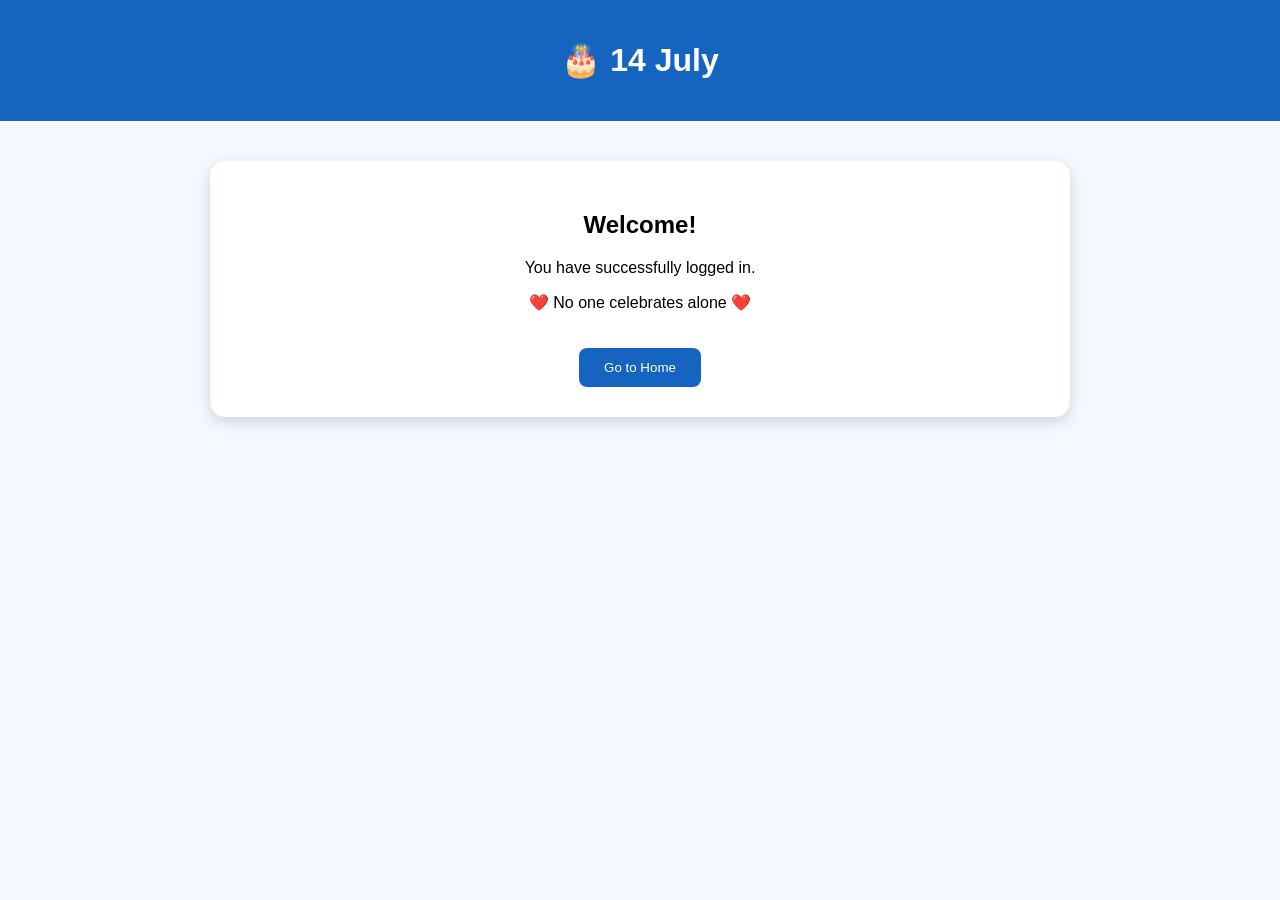
==== dashboard.html @ c9e86d45 "Rename Dashboard.html to dashboard.html Signed-off-by: ankittiwari43344343-sketch <ankittiwari433443" ====
<!DOCTYPE html>
<html lang="en">
<head>
<meta charset="UTF-8">
<meta name="viewport" content="width=device-width, initial-scale=1.0">
<title>Dashboard - 14 July</title>

<style>
body{
    font-family:Arial,sans-serif;
    background:#f4f8ff;
    margin:0;
}

header{
    background:#1565c0;
    color:white;
    padding:20px;
    text-align:center;
}

.container{
    max-width:800px;
    margin:40px auto;
    background:white;
    padding:30px;
    border-radius:15px;
    box-shadow:0 5px 15px rgba(0,0,0,.15);
    text-align:center;
}

button{
    padding:12px 25px;
    background:#1565c0;
    color:white;
    border:none;
    border-radius:8px;
    cursor:pointer;
    margin-top:20px;
}
</style>
</head>
<body>

<header>
    <h1>🎂 14 July</h1>
</header>

<div class="container">
    <h2>Welcome!</h2>
    <p>You have successfully logged in.</p>
    <p>❤️ No one celebrates alone ❤️</p>

    <button onclick="window.location.href='index.html'">
        Go to Home
    </button>
</div>

</body>
</html>
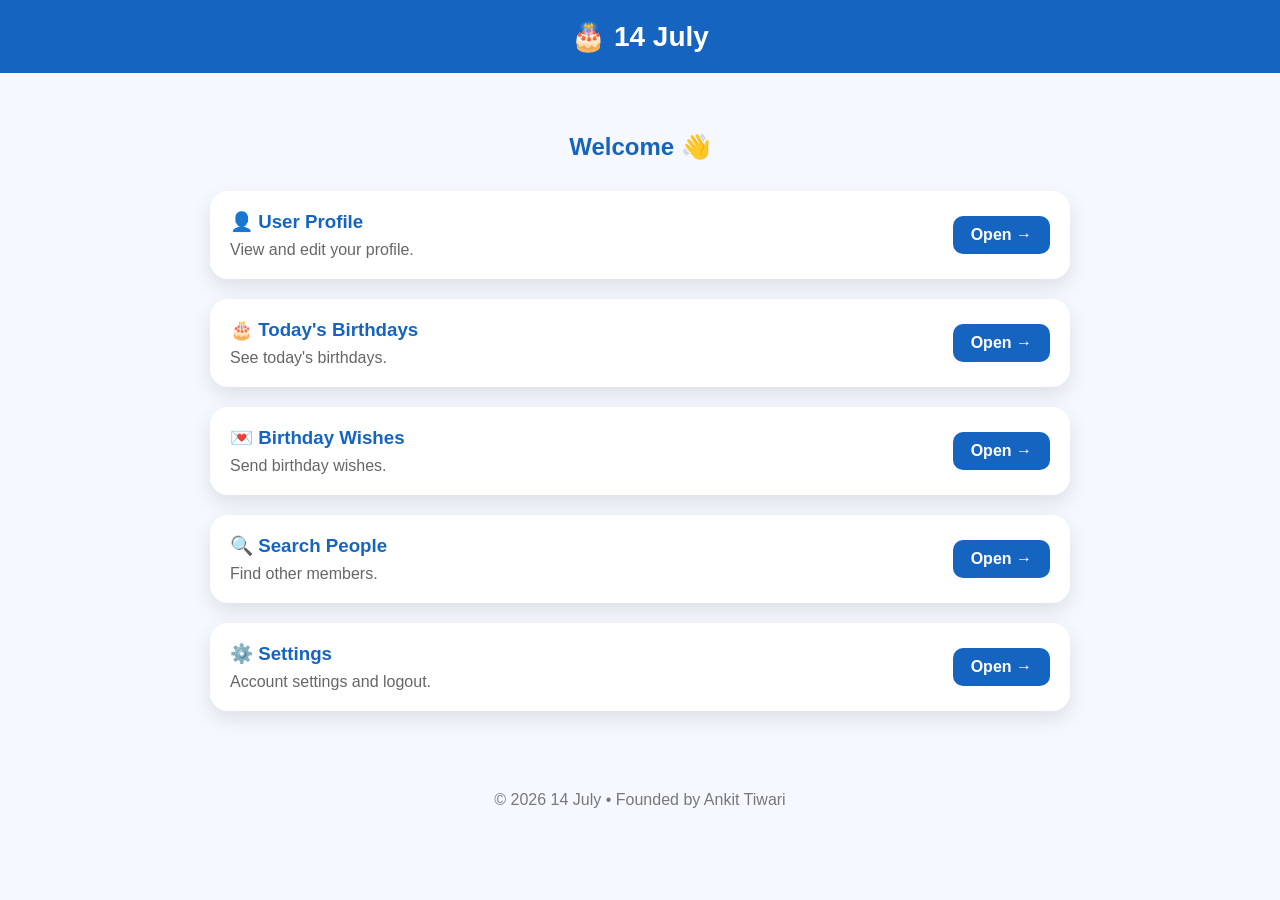
==== commit 9efbd26f: "Update dashboard.html Signed-off-by: ankittiwari43344343-sketch <ankittiwari43344343@gmail.com>" ====
--- a/dashboard.html
+++ b/dashboard.html
@@ -6,55 +6,148 @@
 <title>Dashboard - 14 July</title>
 
 <style>
+*{
+margin:0;
+padding:0;
+box-sizing:border-box;
+font-family:Arial,sans-serif;
+}
+
 body{
-    font-family:Arial,sans-serif;
-    background:#f4f8ff;
-    margin:0;
+background:#f5f9ff;
 }
 
 header{
-    background:#1565c0;
-    color:white;
-    padding:20px;
-    text-align:center;
+background:#1565c0;
+color:white;
+padding:20px;
+text-align:center;
+font-size:28px;
+font-weight:bold;
 }
 
 .container{
-    max-width:800px;
-    margin:40px auto;
-    background:white;
-    padding:30px;
-    border-radius:15px;
-    box-shadow:0 5px 15px rgba(0,0,0,.15);
-    text-align:center;
+max-width:900px;
+margin:40px auto;
+padding:20px;
 }
 
-button{
-    padding:12px 25px;
-    background:#1565c0;
-    color:white;
-    border:none;
-    border-radius:8px;
-    cursor:pointer;
-    margin-top:20px;
+h2{
+text-align:center;
+color:#1565c0;
+margin-bottom:30px;
+}
+
+.card{
+background:white;
+border-radius:18px;
+padding:20px;
+margin-bottom:20px;
+box-shadow:0 8px 20px rgba(0,0,0,.1);
+display:flex;
+justify-content:space-between;
+align-items:center;
+transition:.3s;
+}
+
+.card:hover{
+transform:translateY(-4px);
+}
+
+.left h3{
+color:#1565c0;
+margin-bottom:8px;
+}
+
+.left p{
+color:#666;
+}
+
+a{
+text-decoration:none;
+}
+
+.go{
+background:#1565c0;
+color:white;
+padding:10px 18px;
+border-radius:10px;
+font-weight:bold;
+}
+
+footer{
+text-align:center;
+margin:40px;
+color:#777;
 }
 </style>
+
 </head>
 <body>
 
 <header>
-    <h1>🎂 14 July</h1>
+🎂 14 July
 </header>
 
 <div class="container">
-    <h2>Welcome!</h2>
-    <p>You have successfully logged in.</p>
-    <p>❤️ No one celebrates alone ❤️</p>
 
-    <button onclick="window.location.href='index.html'">
-        Go to Home
-    </button>
+<h2>Welcome 👋</h2>
+
+<a href="profile.html">
+<div class="card">
+<div class="left">
+<h3>👤 User Profile</h3>
+<p>View and edit your profile.</p>
 </div>
+<div class="go">Open →</div>
+</div>
+</a>
+
+<a href="birthdays.html">
+<div class="card">
+<div class="left">
+<h3>🎂 Today's Birthdays</h3>
+<p>See today's birthdays.</p>
+</div>
+<div class="go">Open →</div>
+</div>
+</a>
+
+<a href="wishes.html">
+<div class="card">
+<div class="left">
+<h3>💌 Birthday Wishes</h3>
+<p>Send birthday wishes.</p>
+</div>
+<div class="go">Open →</div>
+</div>
+</a>
+
+<a href="search.html">
+<div class="card">
+<div class="left">
+<h3>🔍 Search People</h3>
+<p>Find other members.</p>
+</div>
+<div class="go">Open →</div>
+</div>
+</a>
+
+<a href="settings.html">
+<div class="card">
+<div class="left">
+<h3>⚙️ Settings</h3>
+<p>Account settings and logout.</p>
+</div>
+<div class="go">Open →</div>
+</div>
+</a>
+
+</div>
+
+<footer>
+© 2026 14 July • Founded by Ankit Tiwari
+</footer>
 
 </body>
 </html>
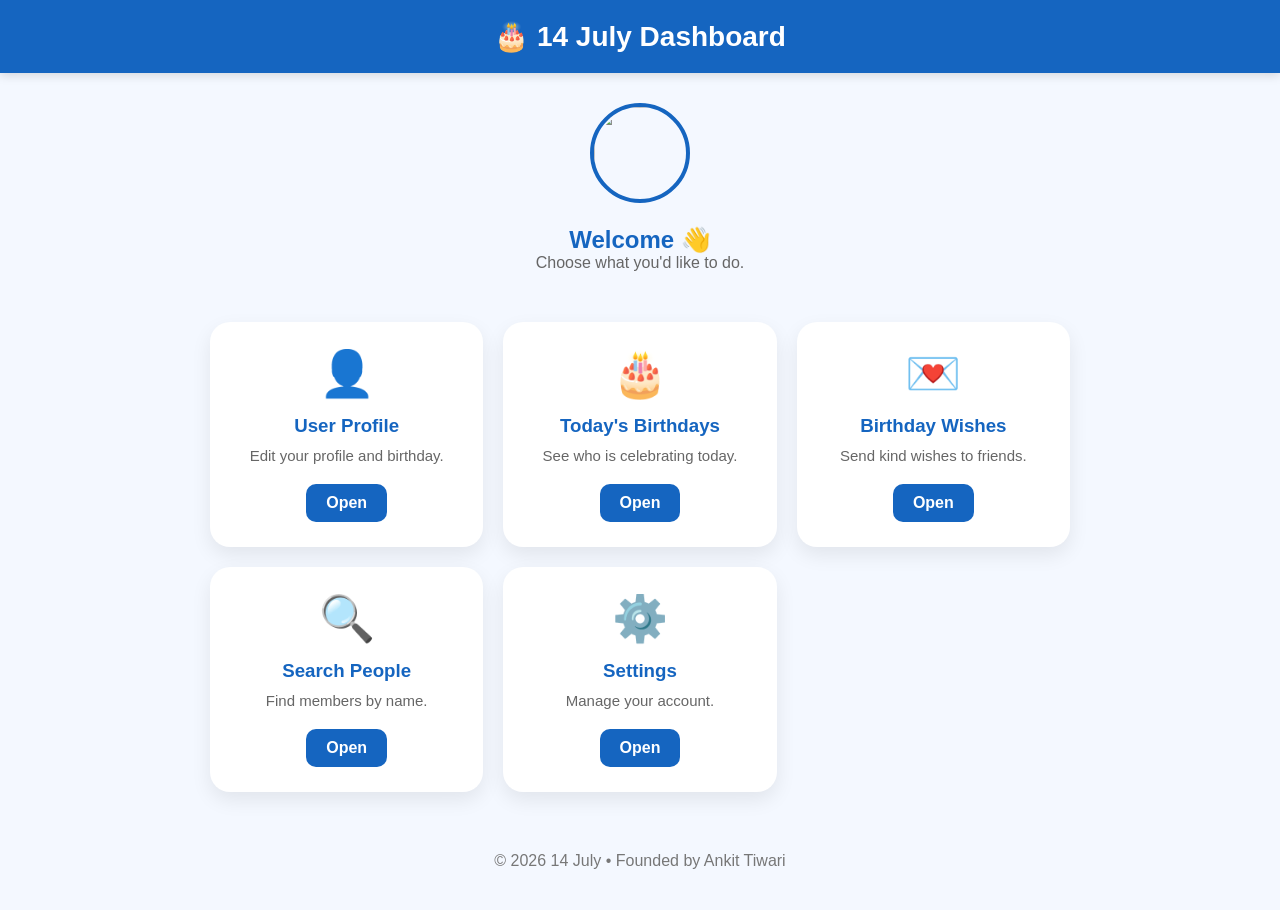
==== commit 32a3a489: "Update dashboard.html Signed-off-by: ankittiwari43344343-sketch <ankittiwari43344343@gmail.com>" ====
--- a/dashboard.html
+++ b/dashboard.html
@@ -3,7 +3,7 @@
 <head>
 <meta charset="UTF-8">
 <meta name="viewport" content="width=device-width, initial-scale=1.0">
-<title>Dashboard - 14 July</title>
+<title>Dashboard | 14 July</title>
 
 <style>
 *{
@@ -14,7 +14,7 @@
 }
 
 body{
-background:#f5f9ff;
+background:#f4f8ff;
 }
 
 header{
@@ -24,61 +24,100 @@
 text-align:center;
 font-size:28px;
 font-weight:bold;
+box-shadow:0 2px 10px rgba(0,0,0,.15);
 }
 
-.container{
-max-width:900px;
-margin:40px auto;
-padding:20px;
+.profile{
+text-align:center;
+padding:30px 20px;
 }
 
-h2{
-text-align:center;
+.profile img{
+width:100px;
+height:100px;
+border-radius:50%;
+border:4px solid #1565c0;
+}
+
+.profile h2{
+margin-top:15px;
 color:#1565c0;
-margin-bottom:30px;
+}
+
+.profile p{
+color:#666;
+}
+
+.grid{
+max-width:900px;
+margin:auto;
+padding:20px;
+display:grid;
+grid-template-columns:repeat(auto-fit,minmax(250px,1fr));
+gap:20px;
 }
 
 .card{
 background:white;
-border-radius:18px;
-padding:20px;
-margin-bottom:20px;
-box-shadow:0 8px 20px rgba(0,0,0,.1);
-display:flex;
-justify-content:space-between;
-align-items:center;
+padding:25px;
+border-radius:20px;
+box-shadow:0 8px 20px rgba(0,0,0,.08);
+text-align:center;
 transition:.3s;
+cursor:pointer;
 }
 
 .card:hover{
-transform:translateY(-4px);
+transform:translateY(-5px);
 }
 
-.left h3{
-color:#1565c0;
-margin-bottom:8px;
+.card .icon{
+font-size:45px;
+margin-bottom:15px;
 }
 
-.left p{
-color:#666;
+.card h3{
+color:#1565c0;
+margin-bottom:10px;
 }
 
-a{
-text-decoration:none;
+.card p{
+color:#666;
+font-size:15px;
+margin-bottom:20px;
 }
 
-.go{
+.btn{
+display:inline-block;
 background:#1565c0;
 color:white;
-padding:10px 18px;
+padding:10px 20px;
 border-radius:10px;
+text-decoration:none;
 font-weight:bold;
 }
 
 footer{
+margin:40px;
 text-align:center;
-margin:40px;
 color:#777;
+}
+
+@media(max-width:768px){
+
+header{
+font-size:24px;
+}
+
+.profile img{
+width:80px;
+height:80px;
+}
+
+.grid{
+padding:15px;
+}
+
 }
 </style>
 
@@ -86,62 +125,55 @@
 <body>
 
 <header>
-🎂 14 July
+🎂 14 July Dashboard
 </header>
 
-<div class="container">
+<div class="profile">
+
+<img src="https://cdn-icons-png.flaticon.com/512/149/149071.png">
 
 <h2>Welcome 👋</h2>
 
-<a href="profile.html">
+<p>Choose what you'd like to do.</p>
+
+</div>
+
+<div class="grid">
+
 <div class="card">
-<div class="left">
-<h3>👤 User Profile</h3>
-<p>View and edit your profile.</p>
+<div class="icon">👤</div>
+<h3>User Profile</h3>
+<p>Edit your profile and birthday.</p>
+<a class="btn" href="profile.html">Open</a>
 </div>
-<div class="go">Open →</div>
+
+<div class="card">
+<div class="icon">🎂</div>
+<h3>Today's Birthdays</h3>
+<p>See who is celebrating today.</p>
+<a class="btn" href="birthdays.html">Open</a>
 </div>
-</a>
 
-<a href="birthdays.html">
 <div class="card">
-<div class="left">
-<h3>🎂 Today's Birthdays</h3>
-<p>See today's birthdays.</p>
+<div class="icon">💌</div>
+<h3>Birthday Wishes</h3>
+<p>Send kind wishes to friends.</p>
+<a class="btn" href="wishes.html">Open</a>
 </div>
-<div class="go">Open →</div>
+
+<div class="card">
+<div class="icon">🔍</div>
+<h3>Search People</h3>
+<p>Find members by name.</p>
+<a class="btn" href="search.html">Open</a>
 </div>
-</a>
 
-<a href="wishes.html">
 <div class="card">
-<div class="left">
-<h3>💌 Birthday Wishes</h3>
-<p>Send birthday wishes.</p>
+<div class="icon">⚙️</div>
+<h3>Settings</h3>
+<p>Manage your account.</p>
+<a class="btn" href="settings.html">Open</a>
 </div>
-<div class="go">Open →</div>
-</div>
-</a>
-
-<a href="search.html">
-<div class="card">
-<div class="left">
-<h3>🔍 Search People</h3>
-<p>Find other members.</p>
-</div>
-<div class="go">Open →</div>
-</div>
-</a>
-
-<a href="settings.html">
-<div class="card">
-<div class="left">
-<h3>⚙️ Settings</h3>
-<p>Account settings and logout.</p>
-</div>
-<div class="go">Open →</div>
-</div>
-</a>
 
 </div>
 
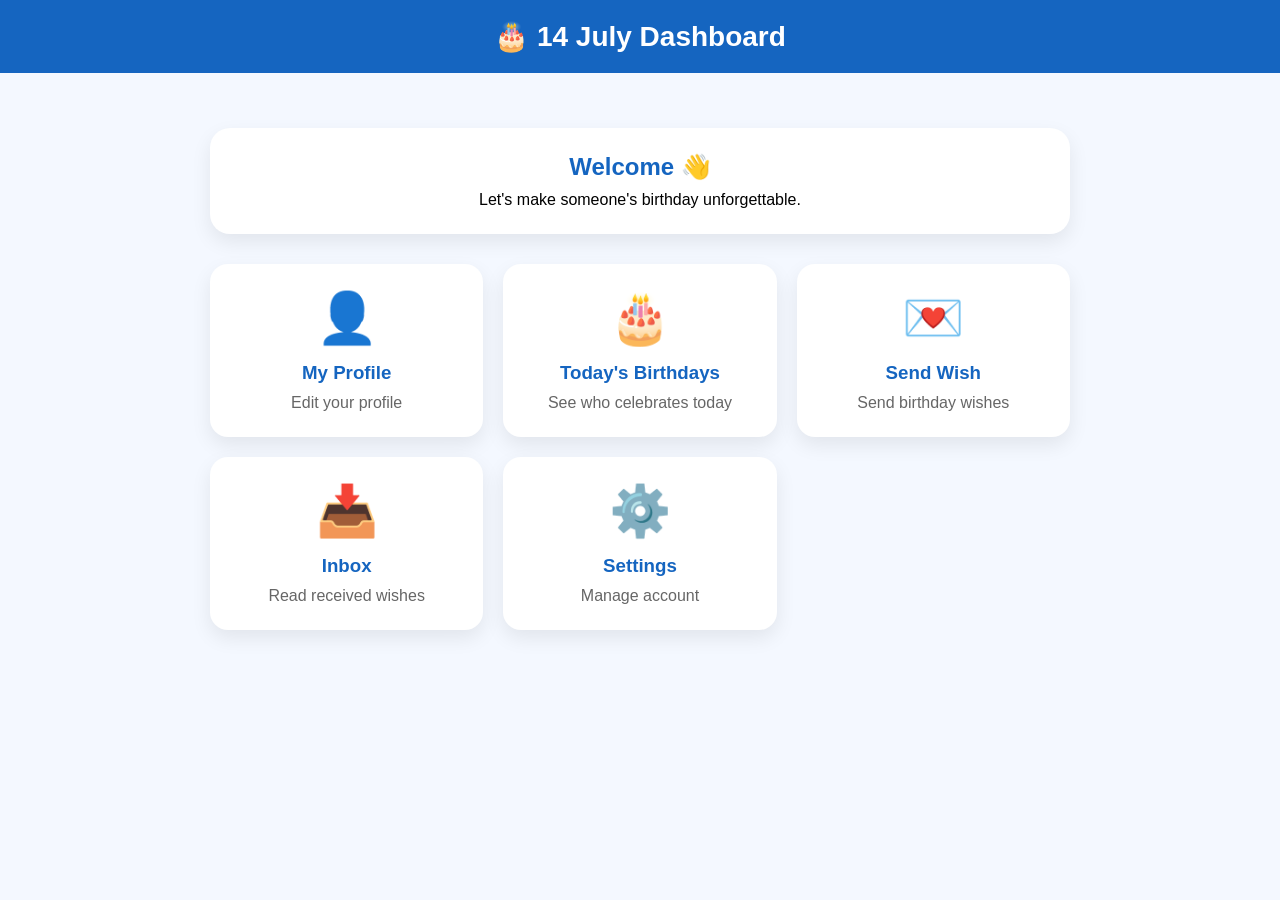
==== commit cbddaf72: "Update dashboard.html Signed-off-by: ankittiwari43344343-sketch <ankittiwari43344343@gmail.com>" ====
--- a/dashboard.html
+++ b/dashboard.html
@@ -1,5 +1,5 @@
 <!DOCTYPE html>
-<html lang="en">
+<html>
 <head>
 <meta charset="UTF-8">
 <meta name="viewport" content="width=device-width, initial-scale=1.0">
@@ -24,55 +24,51 @@
 text-align:center;
 font-size:28px;
 font-weight:bold;
-box-shadow:0 2px 10px rgba(0,0,0,.15);
 }
 
-.profile{
-text-align:center;
-padding:30px 20px;
+.container{
+max-width:900px;
+margin:35px auto;
+padding:20px;
 }
 
-.profile img{
-width:100px;
-height:100px;
-border-radius:50%;
-border:4px solid #1565c0;
+.welcome{
+background:white;
+padding:25px;
+border-radius:20px;
+box-shadow:0 8px 20px rgba(0,0,0,.08);
+text-align:center;
+margin-bottom:30px;
 }
 
-.profile h2{
-margin-top:15px;
+.welcome h2{
 color:#1565c0;
-}
-
-.profile p{
-color:#666;
+margin-bottom:10px;
 }
 
 .grid{
-max-width:900px;
-margin:auto;
-padding:20px;
 display:grid;
-grid-template-columns:repeat(auto-fit,minmax(250px,1fr));
+grid-template-columns:repeat(auto-fit,minmax(220px,1fr));
 gap:20px;
 }
 
 .card{
 background:white;
 padding:25px;
-border-radius:20px;
+border-radius:18px;
+text-align:center;
+text-decoration:none;
+color:#222;
 box-shadow:0 8px 20px rgba(0,0,0,.08);
-text-align:center;
 transition:.3s;
-cursor:pointer;
 }
 
 .card:hover{
 transform:translateY(-5px);
 }
 
-.card .icon{
-font-size:45px;
+.icon{
+font-size:50px;
 margin-bottom:15px;
 }
 
@@ -83,103 +79,59 @@
 
 .card p{
 color:#666;
-font-size:15px;
-margin-bottom:20px;
-}
-
-.btn{
-display:inline-block;
-background:#1565c0;
-color:white;
-padding:10px 20px;
-border-radius:10px;
-text-decoration:none;
-font-weight:bold;
-}
-
-footer{
-margin:40px;
-text-align:center;
-color:#777;
-}
-
-@media(max-width:768px){
-
-header{
-font-size:24px;
-}
-
-.profile img{
-width:80px;
-height:80px;
-}
-
-.grid{
-padding:15px;
-}
-
 }
 </style>
 
 </head>
+
 <body>
 
 <header>
 🎂 14 July Dashboard
 </header>
 
-<div class="profile">
+<div class="container">
 
-<img src="https://cdn-icons-png.flaticon.com/512/149/149071.png">
-
+<div class="welcome">
 <h2>Welcome 👋</h2>
-
-<p>Choose what you'd like to do.</p>
-
+<p>Let's make someone's birthday unforgettable.</p>
 </div>
 
 <div class="grid">
 
-<div class="card">
+<a class="card" href="profile.html">
 <div class="icon">👤</div>
-<h3>User Profile</h3>
-<p>Edit your profile and birthday.</p>
-<a class="btn" href="profile.html">Open</a>
-</div>
+<h3>My Profile</h3>
+<p>Edit your profile</p>
+</a>
 
-<div class="card">
+<a class="card" href="birthdays.html">
 <div class="icon">🎂</div>
 <h3>Today's Birthdays</h3>
-<p>See who is celebrating today.</p>
-<a class="btn" href="birthdays.html">Open</a>
-</div>
+<p>See who celebrates today</p>
+</a>
 
-<div class="card">
+<a class="card" href="wishes.html">
 <div class="icon">💌</div>
-<h3>Birthday Wishes</h3>
-<p>Send kind wishes to friends.</p>
-<a class="btn" href="wishes.html">Open</a>
-</div>
+<h3>Send Wish</h3>
+<p>Send birthday wishes</p>
+</a>
 
-<div class="card">
-<div class="icon">🔍</div>
-<h3>Search People</h3>
-<p>Find members by name.</p>
-<a class="btn" href="search.html">Open</a>
-</div>
+<a class="card" href="inbox.html">
+<div class="icon">📥</div>
+<h3>Inbox</h3>
+<p>Read received wishes</p>
+</a>
 
-<div class="card">
+<a class="card" href="settings.html">
 <div class="icon">⚙️</div>
 <h3>Settings</h3>
-<p>Manage your account.</p>
-<a class="btn" href="settings.html">Open</a>
+<p>Manage account</p>
+</a>
+
 </div>
 
 </div>
 
-<footer>
-© 2026 14 July • Founded by Ankit Tiwari
-</footer>
-
 </body>
 </html>
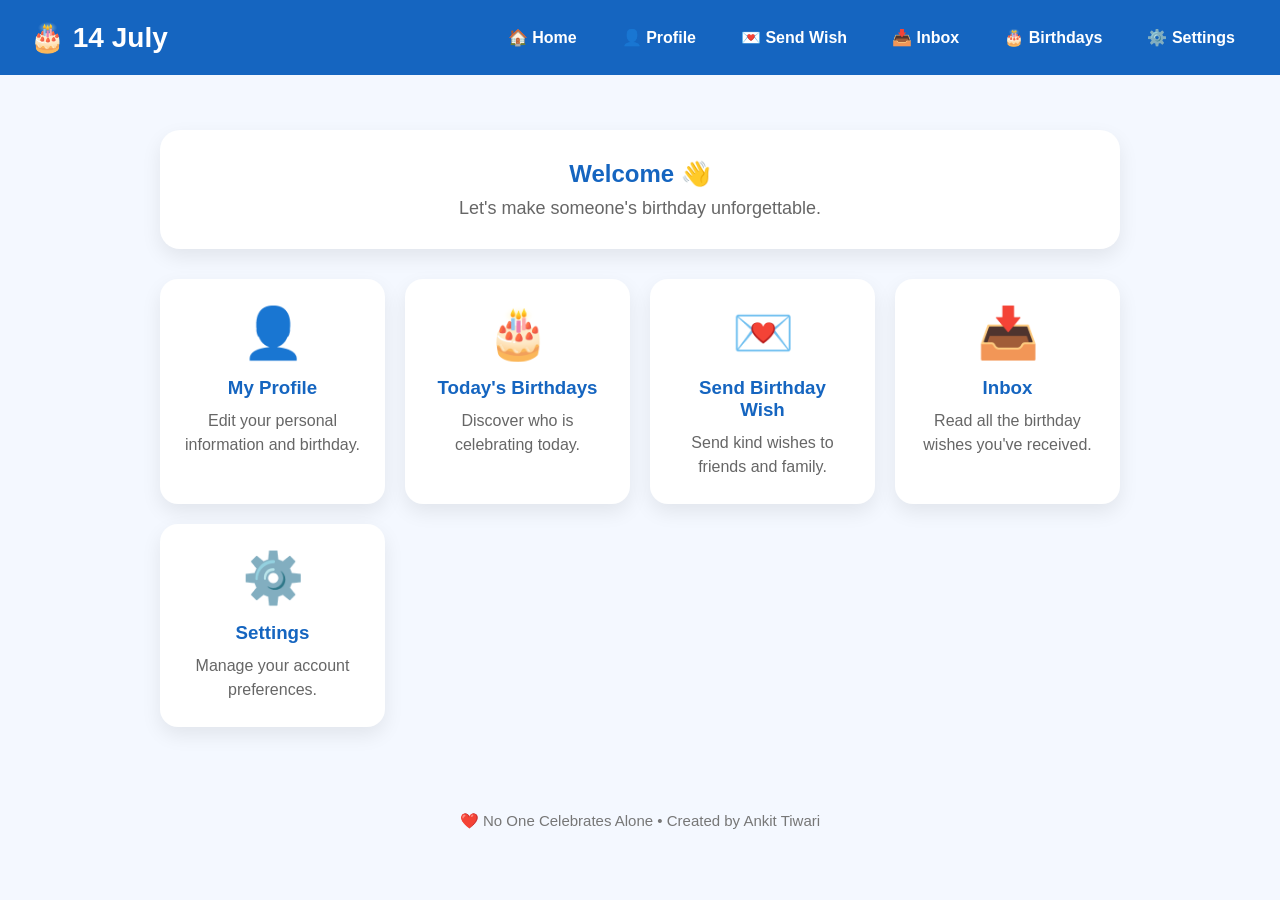
==== commit cb4997be: "Update dashboard.html Signed-off-by: ankittiwari43344343-sketch <ankittiwari43344343@gmail.com>" ====
--- a/dashboard.html
+++ b/dashboard.html
@@ -17,24 +17,52 @@
 background:#f4f8ff;
 }
 
-header{
+/* Navigation */
+
+.navbar{
 background:#1565c0;
-color:white;
-padding:20px;
-text-align:center;
+display:flex;
+justify-content:space-between;
+align-items:center;
+padding:18px 30px;
+flex-wrap:wrap;
+}
+
+.logo{
 font-size:28px;
 font-weight:bold;
+color:white;
+}
+
+nav{
+display:flex;
+gap:15px;
+flex-wrap:wrap;
+}
+
+nav a{
+text-decoration:none;
+color:white;
+font-weight:bold;
+padding:10px 15px;
+border-radius:10px;
+transition:.3s;
+}
+
+nav a:hover{
+background:white;
+color:#1565c0;
 }
 
 .container{
-max-width:900px;
+max-width:1000px;
 margin:35px auto;
 padding:20px;
 }
 
 .welcome{
 background:white;
-padding:25px;
+padding:30px;
 border-radius:20px;
 box-shadow:0 8px 20px rgba(0,0,0,.08);
 text-align:center;
@@ -44,6 +72,11 @@
 .welcome h2{
 color:#1565c0;
 margin-bottom:10px;
+}
+
+.welcome p{
+color:#666;
+font-size:18px;
 }
 
 .grid{
@@ -64,7 +97,8 @@
 }
 
 .card:hover{
-transform:translateY(-5px);
+transform:translateY(-6px);
+box-shadow:0 15px 30px rgba(0,0,0,.15);
 }
 
 .icon{
@@ -79,6 +113,27 @@
 
 .card p{
 color:#666;
+line-height:1.5;
+}
+
+.footer{
+text-align:center;
+padding:30px;
+color:#777;
+font-size:15px;
+}
+
+@media(max-width:768px){
+
+.navbar{
+flex-direction:column;
+gap:15px;
+}
+
+nav{
+justify-content:center;
+}
+
 }
 </style>
 
@@ -86,8 +141,21 @@
 
 <body>
 
-<header>
-🎂 14 July Dashboard
+<header class="navbar">
+
+<div class="logo">
+🎂 14 July
+</div>
+
+<nav>
+<a href="dashboard.html">🏠 Home</a>
+<a href="profile.html">👤 Profile</a>
+<a href="wishes.html">💌 Send Wish</a>
+<a href="inbox.html">📥 Inbox</a>
+<a href="birthdays.html">🎂 Birthdays</a>
+<a href="settings.html">⚙️ Settings</a>
+</nav>
+
 </header>
 
 <div class="container">
@@ -102,35 +170,39 @@
 <a class="card" href="profile.html">
 <div class="icon">👤</div>
 <h3>My Profile</h3>
-<p>Edit your profile</p>
+<p>Edit your personal information and birthday.</p>
 </a>
 
 <a class="card" href="birthdays.html">
 <div class="icon">🎂</div>
 <h3>Today's Birthdays</h3>
-<p>See who celebrates today</p>
+<p>Discover who is celebrating today.</p>
 </a>
 
 <a class="card" href="wishes.html">
 <div class="icon">💌</div>
-<h3>Send Wish</h3>
-<p>Send birthday wishes</p>
+<h3>Send Birthday Wish</h3>
+<p>Send kind wishes to friends and family.</p>
 </a>
 
 <a class="card" href="inbox.html">
 <div class="icon">📥</div>
 <h3>Inbox</h3>
-<p>Read received wishes</p>
+<p>Read all the birthday wishes you've received.</p>
 </a>
 
 <a class="card" href="settings.html">
 <div class="icon">⚙️</div>
 <h3>Settings</h3>
-<p>Manage account</p>
-</a>
-
-</div>
-
+<p>Manage your account preferences.</p>
+</a>
+
+</div>
+
+</div>
+
+<div class="footer">
+❤️ No One Celebrates Alone • Created by Ankit Tiwari
 </div>
 
 </body>
